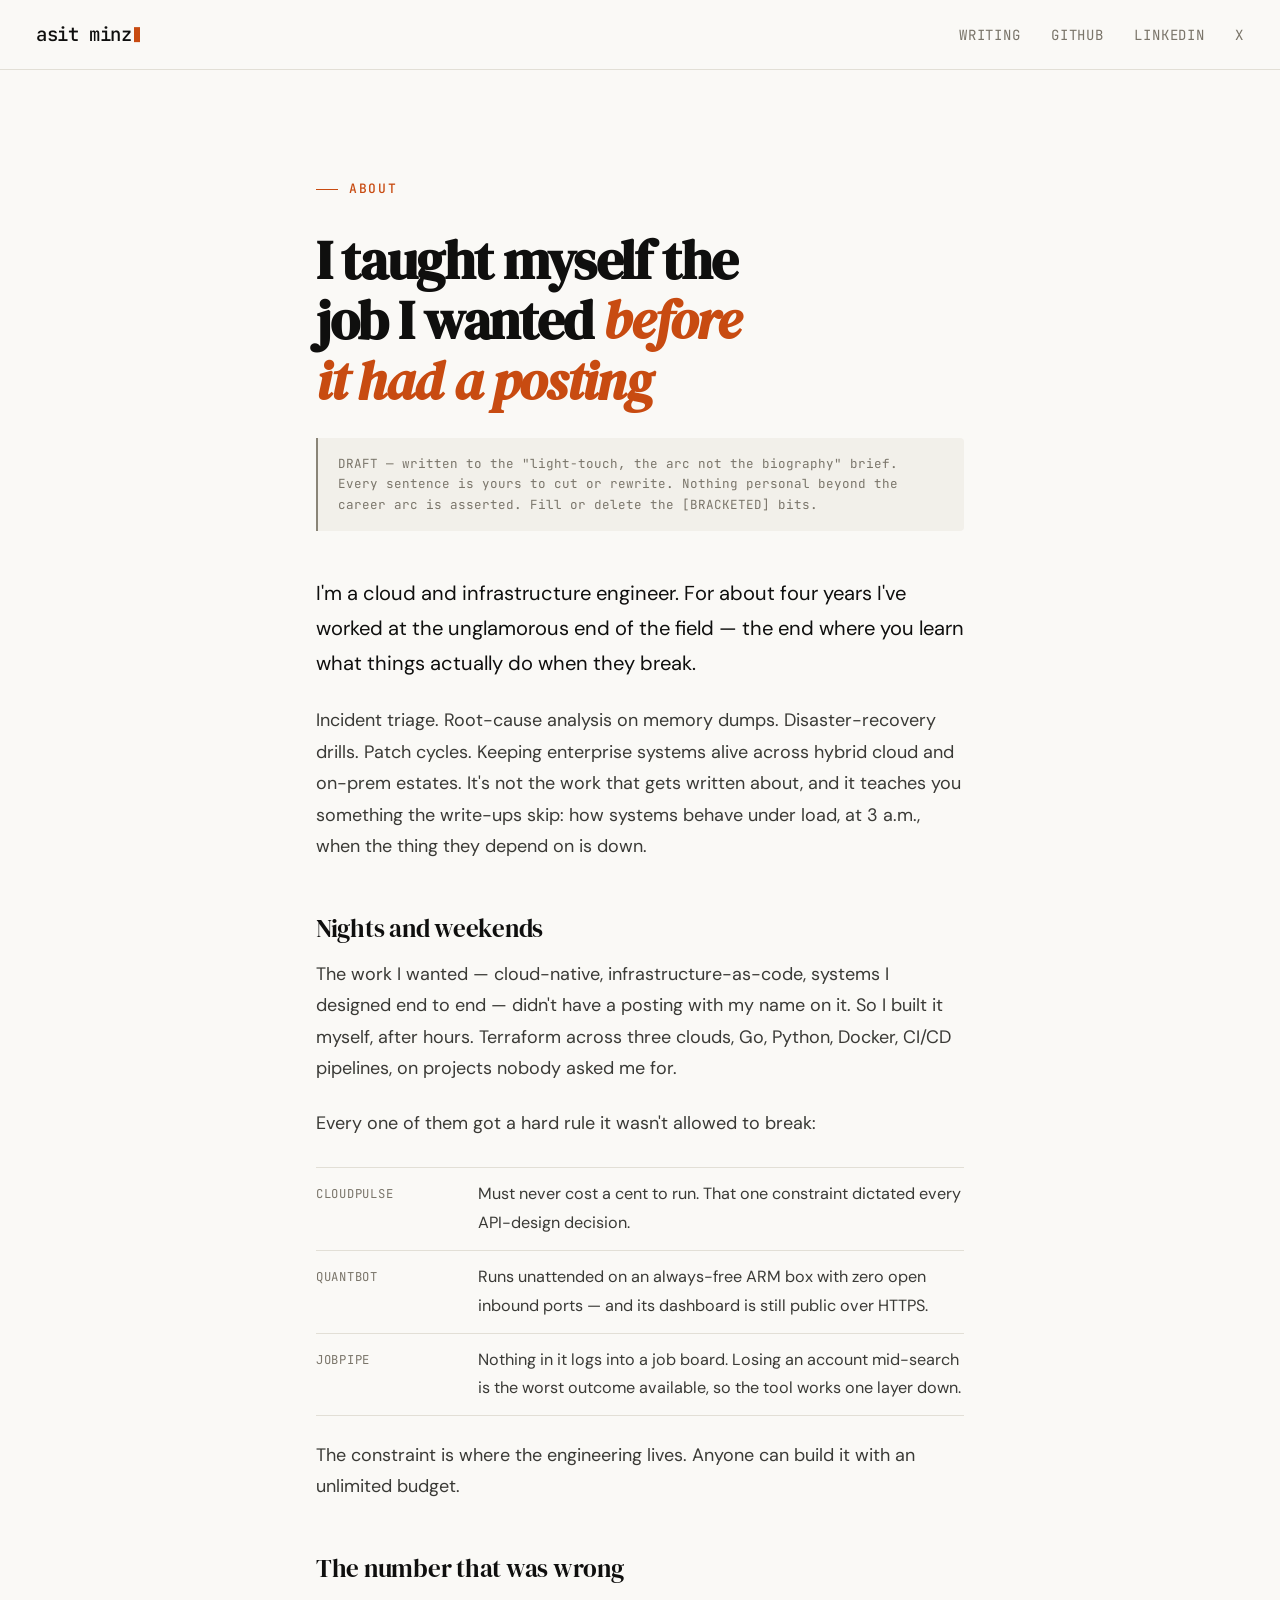
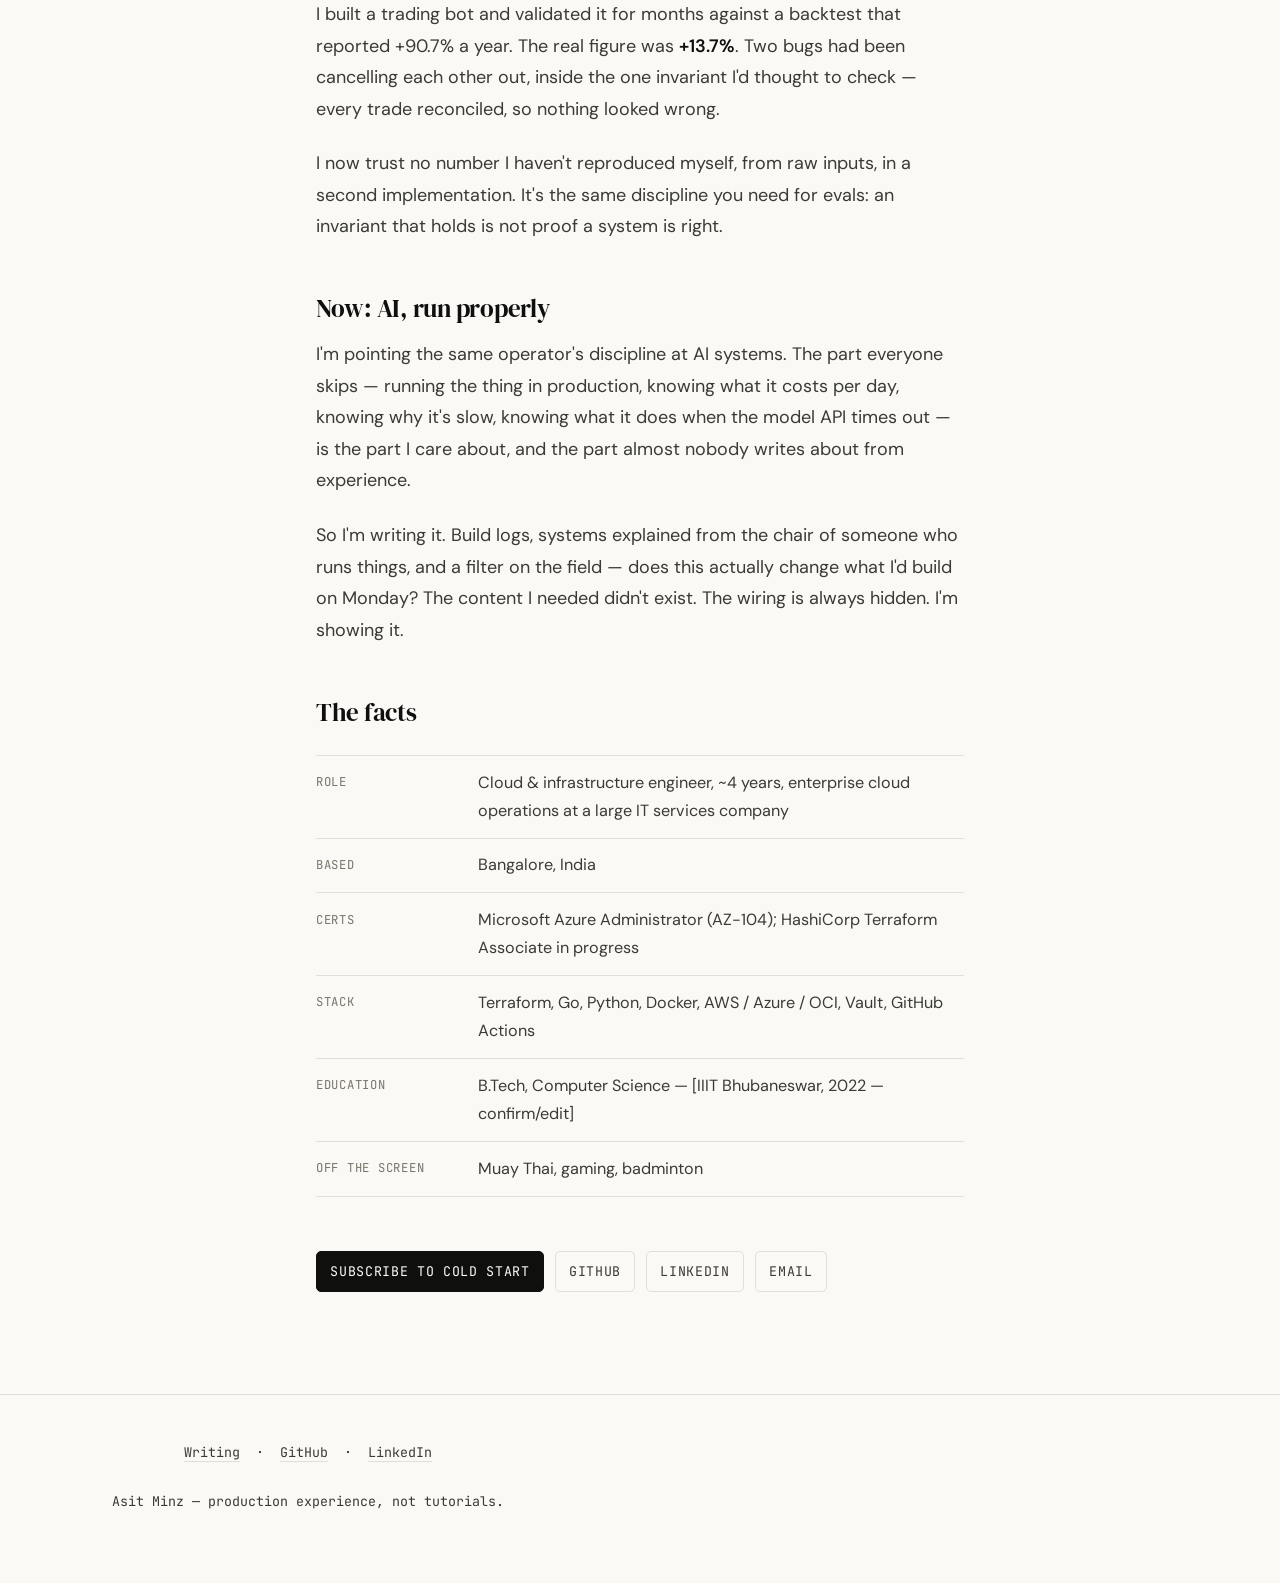
==== about/index.html @ b7c05a33 "rebrand: reposition blog as "building & explaining AI systems" Evolve the existing warm-editorial sy" ====
<!DOCTYPE html>
<html lang="en">
<head>
<meta charset="UTF-8">
<meta name="viewport" content="width=device-width, initial-scale=1.0">
<link rel="icon" type="image/svg+xml" href="/favicon.svg">
<title>About — Asit Minz</title>
<meta name="description" content="Cloud & infrastructure engineer building AI systems solo, under hard constraints, in public.">
<link rel="canonical" href="https://blogs.asitminz.com/about/">
<meta name="theme-color" content="#faf9f6">
<link rel="preconnect" href="https://fonts.googleapis.com">
<link rel="preconnect" href="https://fonts.gstatic.com" crossorigin>
<link href="https://fonts.googleapis.com/css2?family=DM+Serif+Display:ital@0;1&family=DM+Sans:ital,wght@0,300;0,400;0,500;0,600;1,300;1,400&family=JetBrains+Mono:wght@400;500&display=swap" rel="stylesheet">
<link rel="stylesheet" href="/assets/css/tokens.css">
<style>
  *, *::before, *::after { box-sizing: border-box; margin: 0; padding: 0; }
  html { font-size: 18px; scroll-behavior: smooth; }
  body { background: var(--bg); color: var(--ink); font-family: var(--font-sans); line-height: 1.75; -webkit-font-smoothing: antialiased; }
  a { color: var(--ember); text-decoration: none; }

  .site-header {
    border-bottom: 1px solid var(--rule); padding: 1rem 2rem;
    display: flex; justify-content: space-between; align-items: center;
    background: var(--bg); position: sticky; top: 0; z-index: 100;
  }
  .site-header .wordmark { font-size: 1.05rem; }
  .site-header .wordmark .caret { height: 0.78em; }
  .site-header nav a {
    color: var(--ink-muted); font-size: 0.78rem; margin-left: 1.4rem;
    letter-spacing: 0.06em; text-transform: uppercase; font-family: var(--font-mono);
  }
  .site-header nav a:hover { color: var(--ember); }

  .wrap { max-width: 720px; margin: 0 auto; padding: clamp(3.5rem, 8vw, 5.5rem) 2rem clamp(4rem, 8vw, 6rem); }
  .eyebrow { margin-bottom: 1.6rem; }
  h1 {
    font-family: var(--font-serif); font-size: clamp(2rem, 5vw, 3rem);
    line-height: 1.12; letter-spacing: -0.025em; margin-bottom: 1.5rem; text-wrap: balance;
  }
  h1 em { font-style: italic; color: var(--ember); }
  h2 {
    font-family: var(--font-serif); font-weight: 400; font-size: 1.4rem;
    letter-spacing: -0.01em; margin: 2.8rem 0 0.8rem; line-height: 1.25;
  }
  p { margin-bottom: 1.3rem; color: var(--ink-mid); max-width: var(--measure); }
  p strong { color: var(--ink); font-weight: 600; }
  .lead { font-size: 1.12rem; color: var(--ink); }

  .editnote {
    font-family: var(--font-mono); font-size: 0.7rem; line-height: 1.6;
    color: var(--ink-muted); background: var(--bg-sink);
    border-left: 2px solid var(--wire); padding: 0.9rem 1.1rem;
    margin: 0 0 2.5rem; border-radius: 0 4px 4px 0;
  }

  .facts { list-style: none; margin: 1.5rem 0 0; padding: 0; }
  .facts li {
    display: flex; gap: 1rem; padding: 0.7rem 0; border-top: 1px solid var(--rule);
    font-size: 0.9rem;
  }
  .facts li:last-child { border-bottom: 1px solid var(--rule); }
  .facts .k {
    font-family: var(--font-mono); font-size: 0.68rem; text-transform: uppercase;
    letter-spacing: 0.06em; color: var(--ink-muted); width: 8rem; flex-shrink: 0; padding-top: 0.2rem;
  }
  .facts .v { color: var(--ink-mid); }

  .cta-row { margin-top: 3rem; display: flex; gap: 0.6rem; flex-wrap: wrap; }
  .cta-row a {
    font-family: var(--font-mono); font-size: 0.74rem; text-transform: uppercase;
    letter-spacing: 0.05em; padding: 0.6em 1em; border: 1px solid var(--rule);
    border-radius: 5px; color: var(--ink-mid); transition: all 0.2s;
  }
  .cta-row a.primary { background: var(--ink); color: var(--bg); border-color: var(--ink); }
  .cta-row a:hover { border-color: var(--ember); color: var(--ember); }
  .cta-row a.primary:hover { opacity: 0.85; color: var(--bg); }

  .site-footer {
    border-top: 1px solid var(--rule); padding: 2.5rem 2rem; text-align: center;
    font-family: var(--font-mono); font-size: 0.74rem; color: var(--ink-muted); line-height: 1.9;
  }
  .site-footer a { color: var(--ink-mid); border-bottom: 1px solid var(--rule); }
</style>
</head>
<body>

<header class="site-header">
  <a class="wordmark" href="/">asit minz<span class="caret" aria-hidden="true"></span></a>
  <nav>
    <a href="/">Writing</a>
    <a href="https://github.com/Asit0007" target="_blank" rel="noopener">GitHub</a>
    <a href="https://linkedin.com/in/asitminz" target="_blank" rel="noopener">LinkedIn</a>
    <a href="https://x.com/asitminz" target="_blank" rel="noopener">X</a>
  </nav>
</header>

<main class="wrap">
  <span class="eyebrow">About</span>
  <h1>I taught myself the job I wanted <em>before it had a posting</em></h1>

  <div class="editnote">
    DRAFT &mdash; written to the "light-touch, the arc not the biography" brief. Every sentence is yours to cut or rewrite. Nothing personal beyond the career arc is asserted. Fill or delete the [BRACKETED] bits.
  </div>

  <p class="lead">I'm a cloud and infrastructure engineer. For about four years I've worked at the unglamorous end of the field &mdash; the end where you learn what things actually do when they break.</p>

  <p>Incident triage. Root-cause analysis on memory dumps. Disaster-recovery drills. Patch cycles. Keeping enterprise systems alive across hybrid cloud and on-prem estates. It's not the work that gets written about, and it teaches you something the write-ups skip: how systems behave under load, at 3 a.m., when the thing they depend on is down.</p>

  <h2>Nights and weekends</h2>
  <p>The work I wanted &mdash; cloud-native, infrastructure-as-code, systems I designed end to end &mdash; didn't have a posting with my name on it. So I built it myself, after hours. Terraform across three clouds, Go, Python, Docker, CI/CD pipelines, on projects nobody asked me for.</p>

  <p>Every one of them got a hard rule it wasn't allowed to break:</p>
  <ul class="facts">
    <li><span class="k">CloudPulse</span><span class="v">Must never cost a cent to run. That one constraint dictated every API-design decision.</span></li>
    <li><span class="k">QuantBot</span><span class="v">Runs unattended on an always-free ARM box with zero open inbound ports &mdash; and its dashboard is still public over HTTPS.</span></li>
    <li><span class="k">JobPipe</span><span class="v">Nothing in it logs into a job board. Losing an account mid-search is the worst outcome available, so the tool works one layer down.</span></li>
  </ul>
  <p style="margin-top:1.3rem">The constraint is where the engineering lives. Anyone can build it with an unlimited budget.</p>

  <h2>The number that was wrong</h2>
  <p>I built a trading bot and validated it for months against a backtest that reported +90.7% a year. The real figure was <strong>+13.7%</strong>. Two bugs had been cancelling each other out, inside the one invariant I'd thought to check &mdash; every trade reconciled, so nothing looked wrong.</p>
  <p>I now trust no number I haven't reproduced myself, from raw inputs, in a second implementation. It's the same discipline you need for evals: an invariant that holds is not proof a system is right.</p>

  <h2>Now: AI, run properly</h2>
  <p>I'm pointing the same operator's discipline at AI systems. The part everyone skips &mdash; running the thing in production, knowing what it costs per day, knowing why it's slow, knowing what it does when the model API times out &mdash; is the part I care about, and the part almost nobody writes about from experience.</p>
  <p>So I'm writing it. Build logs, systems explained from the chair of someone who runs things, and a filter on the field &mdash; does this actually change what I'd build on Monday? The content I needed didn't exist. The wiring is always hidden. I'm showing it.</p>

  <h2>The facts</h2>
  <ul class="facts">
    <li><span class="k">Role</span><span class="v">Cloud &amp; infrastructure engineer, ~4 years, enterprise cloud operations at a large IT services company</span></li>
    <li><span class="k">Based</span><span class="v">Bangalore, India</span></li>
    <li><span class="k">Certs</span><span class="v">Microsoft Azure Administrator (AZ-104); HashiCorp Terraform Associate in progress</span></li>
    <li><span class="k">Stack</span><span class="v">Terraform, Go, Python, Docker, AWS / Azure / OCI, Vault, GitHub Actions</span></li>
    <li><span class="k">Education</span><span class="v">B.Tech, Computer Science &mdash; [IIIT Bhubaneswar, 2022 — confirm/edit]</span></li>
    <li><span class="k">Off the screen</span><span class="v">Muay Thai, gaming, badminton</span></li>
  </ul>

  <div class="cta-row">
    <a class="primary" href="/#newsletter">Subscribe to Cold Start</a>
    <a href="https://github.com/Asit0007" target="_blank" rel="noopener">GitHub</a>
    <a href="https://linkedin.com/in/asitminz" target="_blank" rel="noopener">LinkedIn</a>
    <a href="mailto:asitminz007@gmail.com">Email</a>
  </div>
</main>

<footer class="site-footer">
  <p><a href="/">Writing</a> &nbsp;·&nbsp; <a href="https://github.com/Asit0007" target="_blank" rel="noopener">GitHub</a> &nbsp;·&nbsp; <a href="https://linkedin.com/in/asitminz" target="_blank" rel="noopener">LinkedIn</a></p>
  <p>Asit Minz &mdash; production experience, not tutorials.</p>
</footer>

</body>
</html>
---- assets/css/tokens.css ----
/* ============================================================
   Asit Minz — shared design tokens
   Evolved from the original blog system. Single source of truth
   for color + type. Companion: BRAND.md, and the Visual Identity Kit.
   ============================================================ */

:root {
  /* ink + ground */
  --ink:        #0f0f0e;
  --ink-mid:    #3a3a36;
  --ink-muted:  #7a756a;   /* warm-biased neutral — not a pure grey */
  --ink-faint:  #b5b1a6;
  --bg:         #faf9f6;   /* paper */
  --bg-card:    #ffffff;
  --bg-sink:    #f2f0ea;
  --bg-code:    #efece4;
  --rule:       #e2dfd6;

  /* the one accent */
  --ember:      #c84b11;
  --ember-soft: #f2ddd3;

  /* the one functional colour */
  --signal:     #1a6b4a;
  --signal-soft:#d8ede3;

  /* diagram / technical neutral */
  --wire:       #8a8578;

  /* legacy aliases kept so older inline styles still resolve */
  --accent:      var(--ember);
  --accent-soft: var(--ember-soft);
  --accent-2:      var(--signal);
  --accent-2-soft: var(--signal-soft);

  /* type */
  --font-serif: 'DM Serif Display', Georgia, 'Times New Roman', serif;
  --font-sans:  'DM Sans', system-ui, -apple-system, 'Segoe UI', sans-serif;
  --font-mono:  'JetBrains Mono', ui-monospace, 'SF Mono', Menlo, monospace;

  --measure: 68ch;
}

/* Warm-dark rendering for readers whose OS asks for it.
   The site is a light editorial publication by intent; this is a
   faithful dark counterpart, not an inversion. */
@media (prefers-color-scheme: dark) {
  :root {
    --ink:        #ece9e2;
    --ink-mid:    #b8b3a8;
    --ink-muted:  #8b8578;
    --ink-faint:  #5c5850;
    --bg:         #141310;   /* warm near-black, never #000 */
    --bg-card:    #1e1c18;
    --bg-sink:    #100f0c;
    --bg-code:    #201d18;
    --rule:       #332f28;
    --ember:      #e0602a;
    --ember-soft: #3a231a;
    --signal:     #3fae82;
    --signal-soft:#17332a;
    --wire:       #6f6a5e;
  }
}

/* ---- shared components -------------------------------------- */

.wordmark {
  font-family: var(--font-mono);
  font-weight: 500;
  letter-spacing: -0.02em;
  color: var(--ink);
  text-decoration: none;
  display: inline-flex;
  align-items: baseline;
  white-space: nowrap;
}
.wordmark .caret {
  display: inline-block;
  width: 0.5ch;
  height: 0.8em;
  background: var(--ember);
  margin-left: 0.14em;
  translate: 0 0.06em;
  animation: am-blink 1.06s steps(1) infinite;
}
@keyframes am-blink { 0%,50% { opacity: 1; } 50.01%,100% { opacity: 0; } }
@media (prefers-reduced-motion: reduce) { .wordmark .caret { animation: none; } }

/* mono eyebrow: short rule + uppercase ember label */
.eyebrow {
  font-family: var(--font-mono);
  font-size: 0.72rem;
  font-weight: 500;
  letter-spacing: 0.14em;
  text-transform: uppercase;
  color: var(--ember);
  display: inline-flex;
  align-items: center;
  gap: 0.6rem;
}
.eyebrow::before { content: ""; width: 22px; height: 1px; background: var(--ember); }
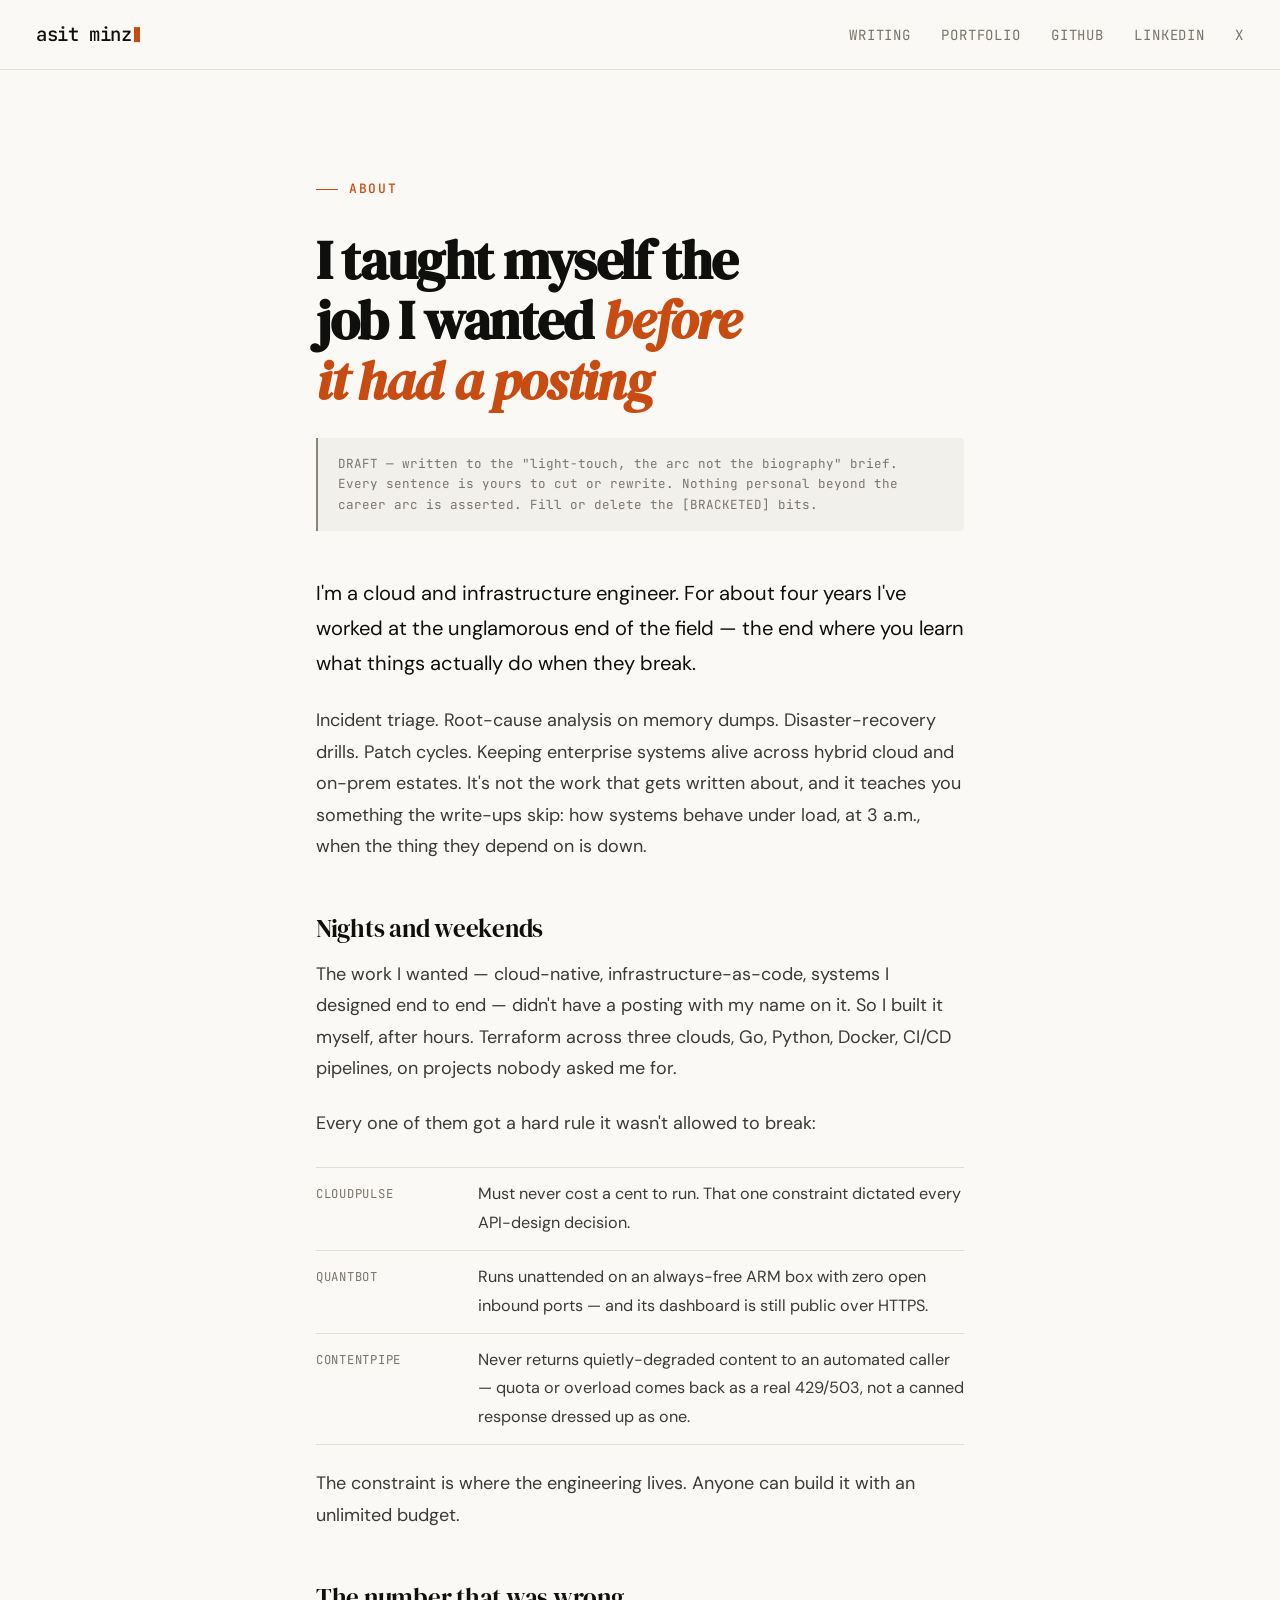
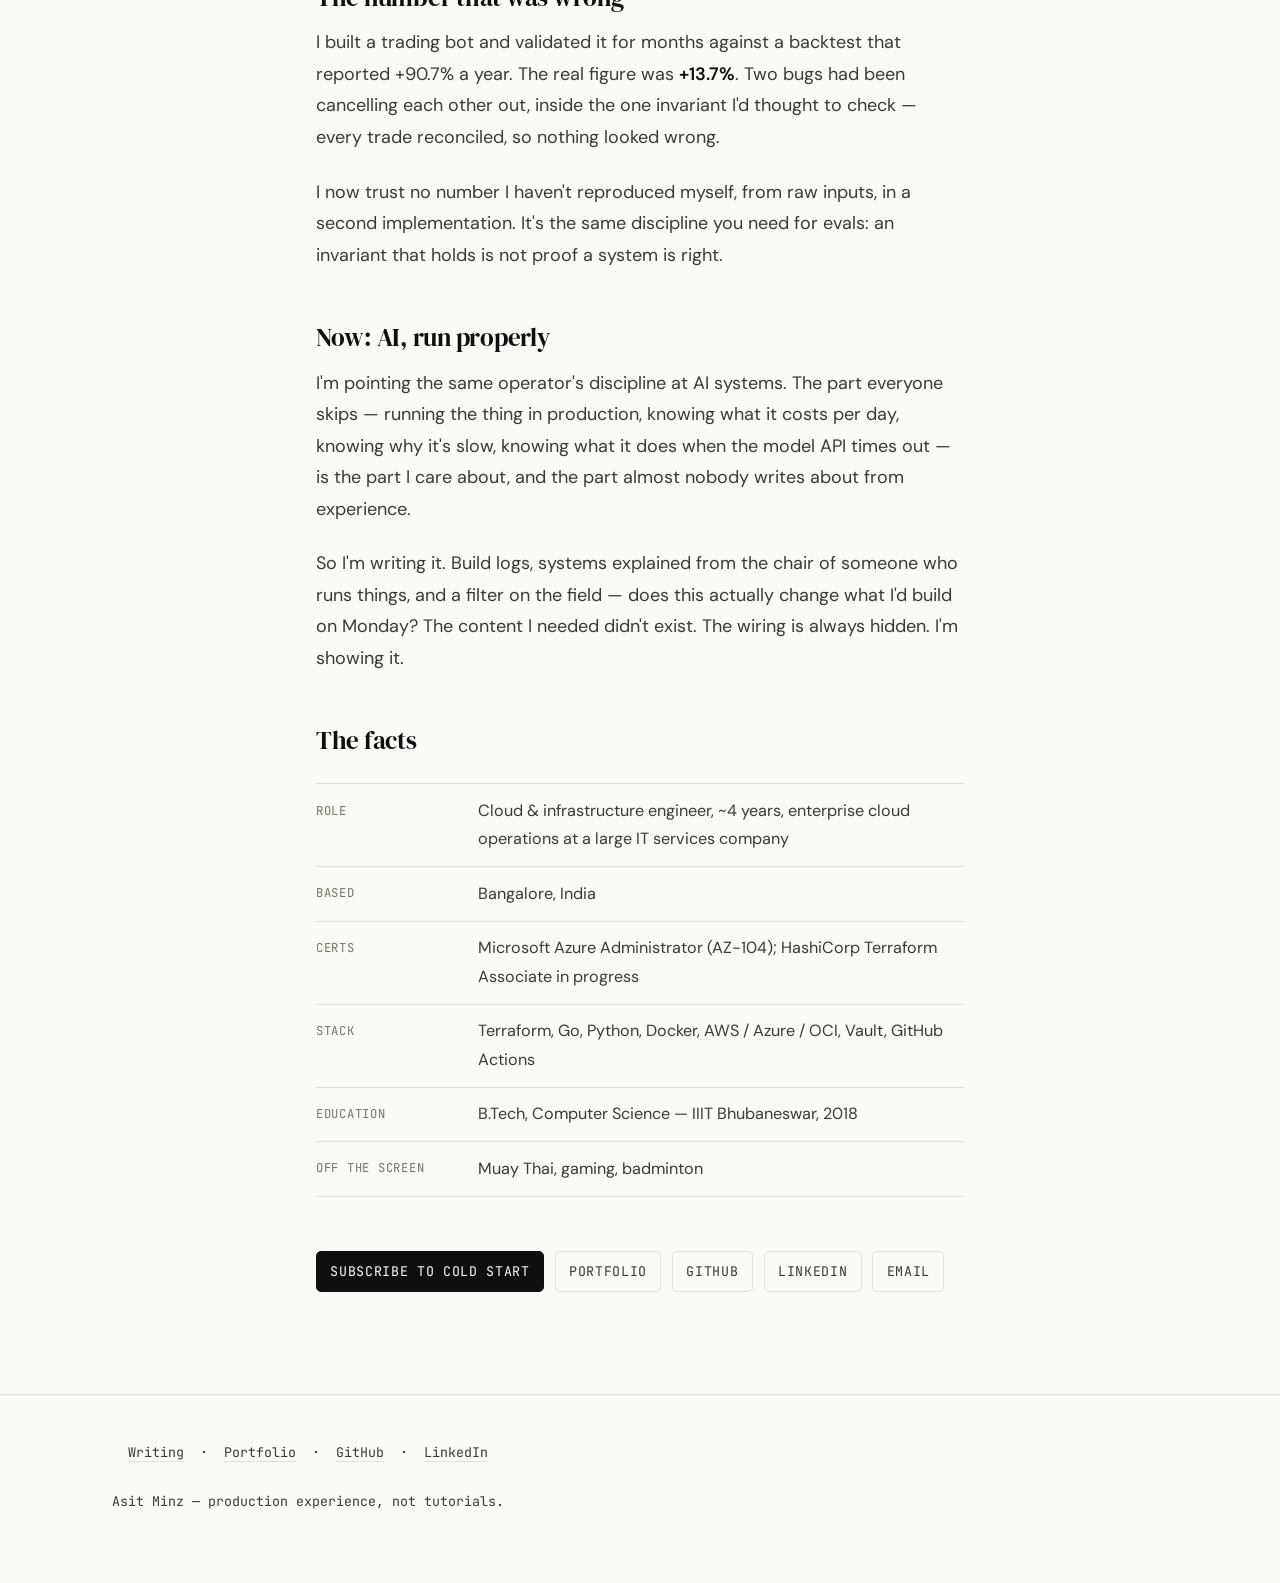
==== commit 17e7f905: "chore: cross-link GitHub profile and portfolio from nav/footer Add asitminz.com Portfolio links to i" ====
--- a/about/index.html
+++ b/about/index.html
@@ -88,6 +88,7 @@
   <a class="wordmark" href="/">asit minz<span class="caret" aria-hidden="true"></span></a>
   <nav>
     <a href="/">Writing</a>
+    <a href="https://asitminz.com" target="_blank" rel="noopener">Portfolio</a>
     <a href="https://github.com/Asit0007" target="_blank" rel="noopener">GitHub</a>
     <a href="https://linkedin.com/in/asitminz" target="_blank" rel="noopener">LinkedIn</a>
     <a href="https://x.com/asitminz" target="_blank" rel="noopener">X</a>
@@ -113,7 +114,7 @@
   <ul class="facts">
     <li><span class="k">CloudPulse</span><span class="v">Must never cost a cent to run. That one constraint dictated every API-design decision.</span></li>
     <li><span class="k">QuantBot</span><span class="v">Runs unattended on an always-free ARM box with zero open inbound ports &mdash; and its dashboard is still public over HTTPS.</span></li>
-    <li><span class="k">JobPipe</span><span class="v">Nothing in it logs into a job board. Losing an account mid-search is the worst outcome available, so the tool works one layer down.</span></li>
+    <li><span class="k">ContentPipe</span><span class="v">Never returns quietly-degraded content to an automated caller &mdash; quota or overload comes back as a real 429/503, not a canned response dressed up as one.</span></li>
   </ul>
   <p style="margin-top:1.3rem">The constraint is where the engineering lives. Anyone can build it with an unlimited budget.</p>
 
@@ -131,12 +132,13 @@
     <li><span class="k">Based</span><span class="v">Bangalore, India</span></li>
     <li><span class="k">Certs</span><span class="v">Microsoft Azure Administrator (AZ-104); HashiCorp Terraform Associate in progress</span></li>
     <li><span class="k">Stack</span><span class="v">Terraform, Go, Python, Docker, AWS / Azure / OCI, Vault, GitHub Actions</span></li>
-    <li><span class="k">Education</span><span class="v">B.Tech, Computer Science &mdash; [IIIT Bhubaneswar, 2022 — confirm/edit]</span></li>
+    <li><span class="k">Education</span><span class="v">B.Tech, Computer Science &mdash; IIIT Bhubaneswar, 2018</span></li>
     <li><span class="k">Off the screen</span><span class="v">Muay Thai, gaming, badminton</span></li>
   </ul>
 
   <div class="cta-row">
     <a class="primary" href="/#newsletter">Subscribe to Cold Start</a>
+    <a href="https://asitminz.com" target="_blank" rel="noopener">Portfolio</a>
     <a href="https://github.com/Asit0007" target="_blank" rel="noopener">GitHub</a>
     <a href="https://linkedin.com/in/asitminz" target="_blank" rel="noopener">LinkedIn</a>
     <a href="mailto:asitminz007@gmail.com">Email</a>
@@ -144,7 +146,7 @@
 </main>
 
 <footer class="site-footer">
-  <p><a href="/">Writing</a> &nbsp;·&nbsp; <a href="https://github.com/Asit0007" target="_blank" rel="noopener">GitHub</a> &nbsp;·&nbsp; <a href="https://linkedin.com/in/asitminz" target="_blank" rel="noopener">LinkedIn</a></p>
+  <p><a href="/">Writing</a> &nbsp;·&nbsp; <a href="https://asitminz.com" target="_blank" rel="noopener">Portfolio</a> &nbsp;·&nbsp; <a href="https://github.com/Asit0007" target="_blank" rel="noopener">GitHub</a> &nbsp;·&nbsp; <a href="https://linkedin.com/in/asitminz" target="_blank" rel="noopener">LinkedIn</a></p>
   <p>Asit Minz &mdash; production experience, not tutorials.</p>
 </footer>
 
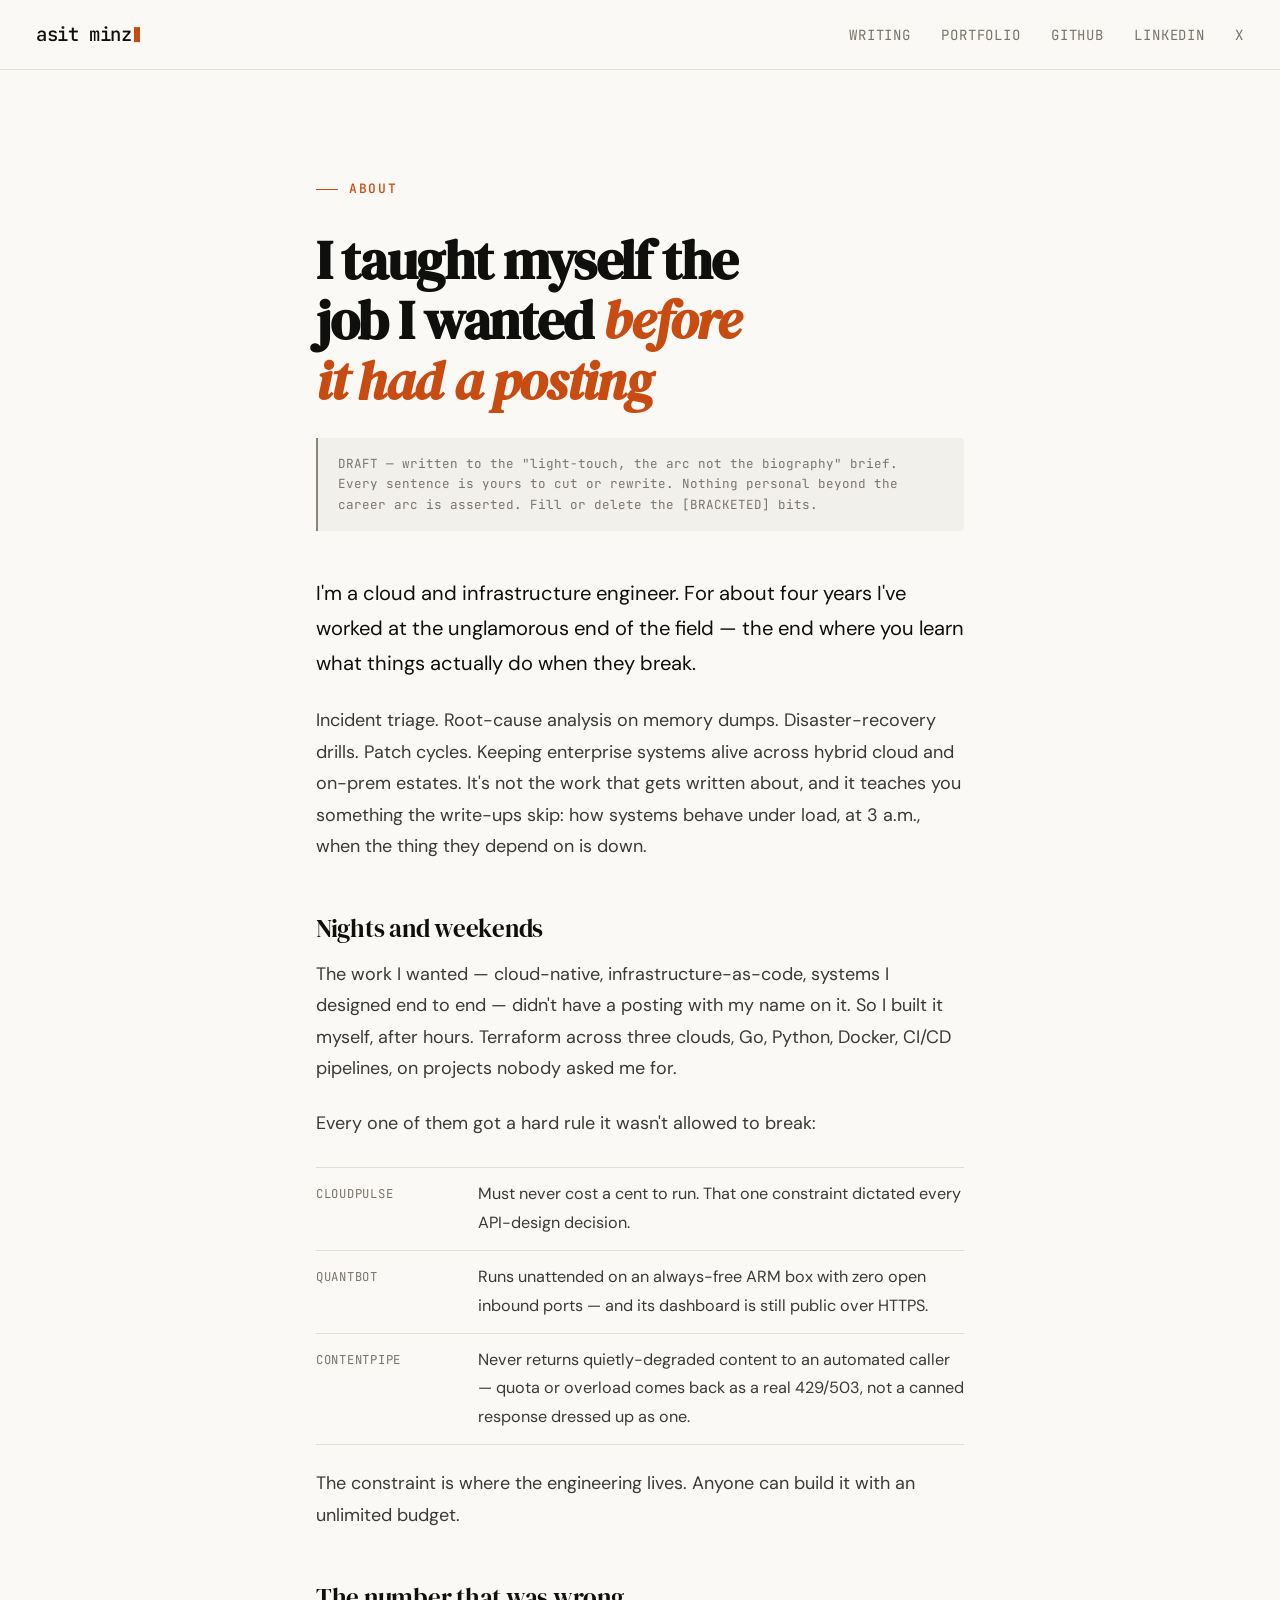
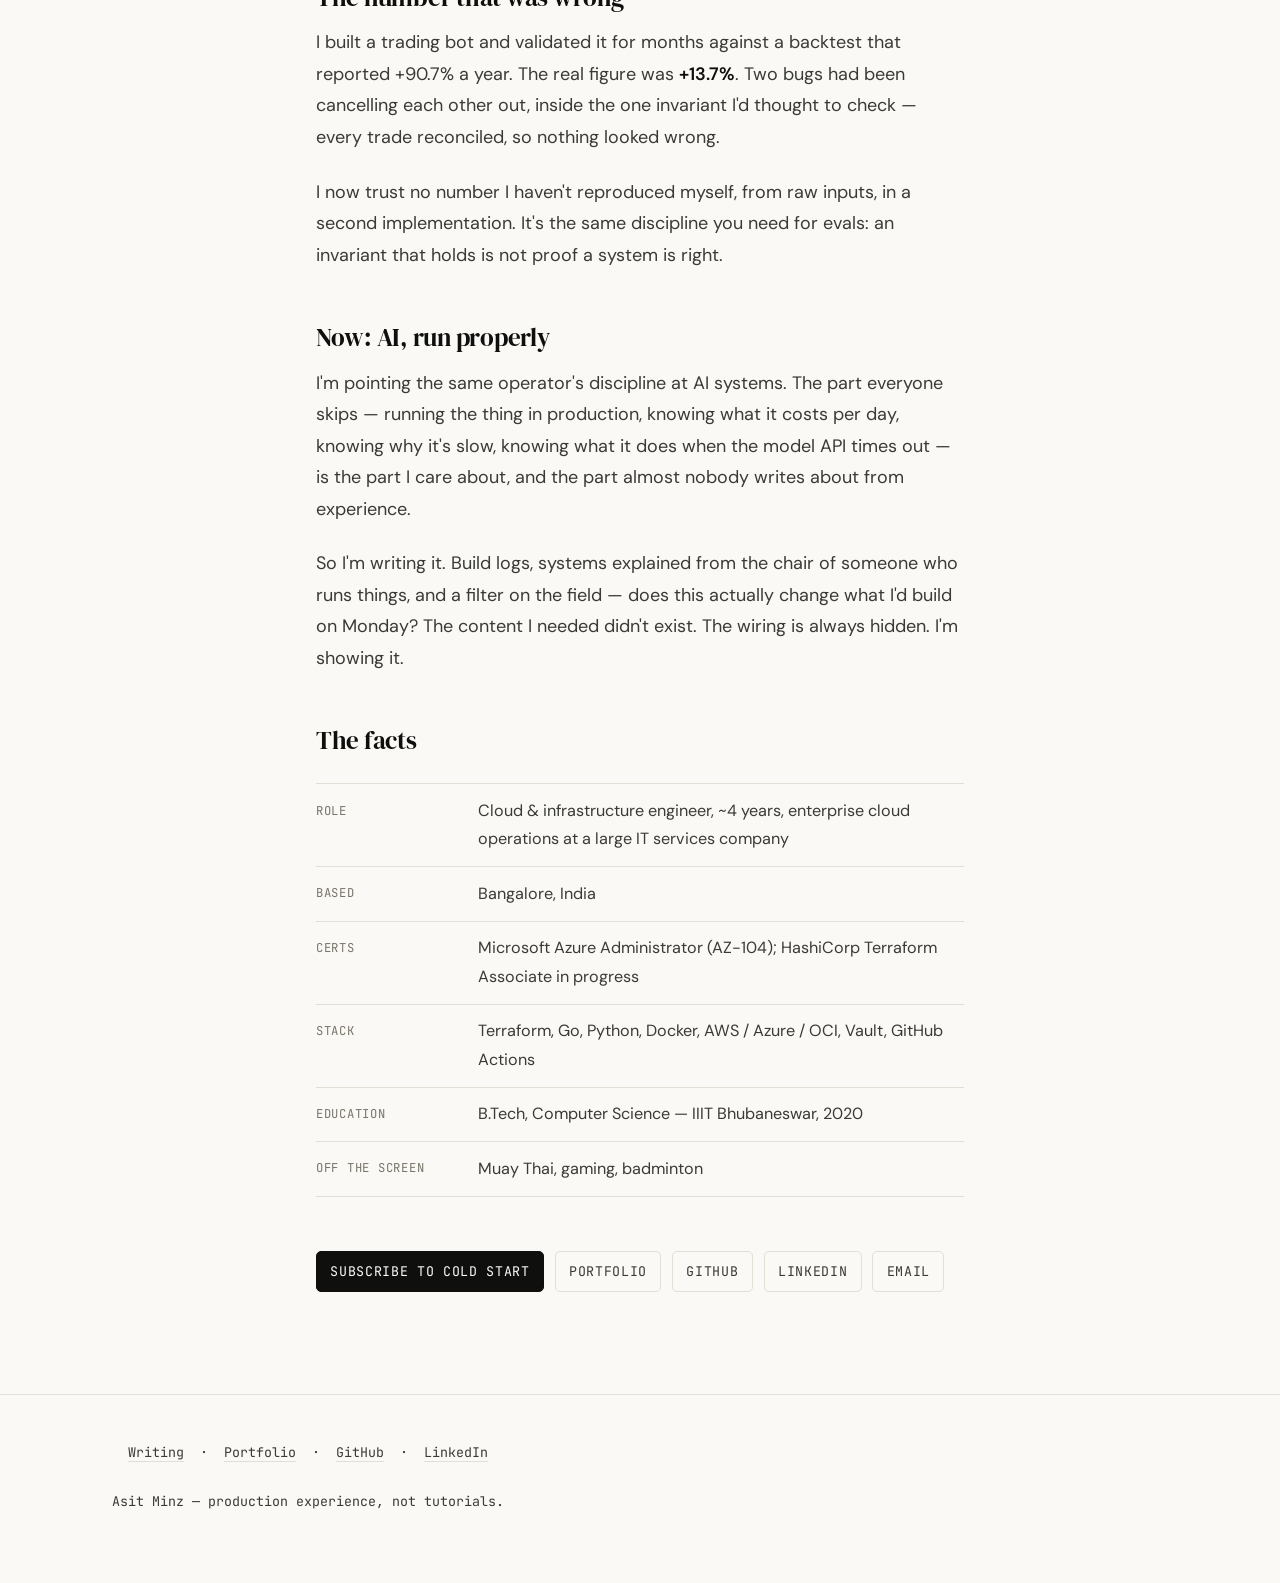
==== commit 70677cfb: "About: graduation year is 2020, not 2018 The owner confirmed 2020 ("on paper my graduation year is 2" ====
--- a/about/index.html
+++ b/about/index.html
@@ -4,8 +4,8 @@
 <meta charset="UTF-8">
 <meta name="viewport" content="width=device-width, initial-scale=1.0">
 <link rel="icon" type="image/svg+xml" href="/favicon.svg">
-<title>About — Asit Minz</title>
-<meta name="description" content="Cloud & infrastructure engineer building AI systems solo, under hard constraints, in public.">
+<title>About Asit Minz — Cloud engineer building AI systems</title>
+<meta name="description" content="Four years running enterprise cloud ops, now building AI systems solo under hard constraints and writing down what happens. The story and the work.">
 <link rel="canonical" href="https://blogs.asitminz.com/about/">
 <meta name="theme-color" content="#faf9f6">
 <link rel="preconnect" href="https://fonts.googleapis.com">
@@ -132,7 +132,7 @@
     <li><span class="k">Based</span><span class="v">Bangalore, India</span></li>
     <li><span class="k">Certs</span><span class="v">Microsoft Azure Administrator (AZ-104); HashiCorp Terraform Associate in progress</span></li>
     <li><span class="k">Stack</span><span class="v">Terraform, Go, Python, Docker, AWS / Azure / OCI, Vault, GitHub Actions</span></li>
-    <li><span class="k">Education</span><span class="v">B.Tech, Computer Science &mdash; IIIT Bhubaneswar, 2018</span></li>
+    <li><span class="k">Education</span><span class="v">B.Tech, Computer Science &mdash; IIIT Bhubaneswar, 2020</span></li>
     <li><span class="k">Off the screen</span><span class="v">Muay Thai, gaming, badminton</span></li>
   </ul>
 
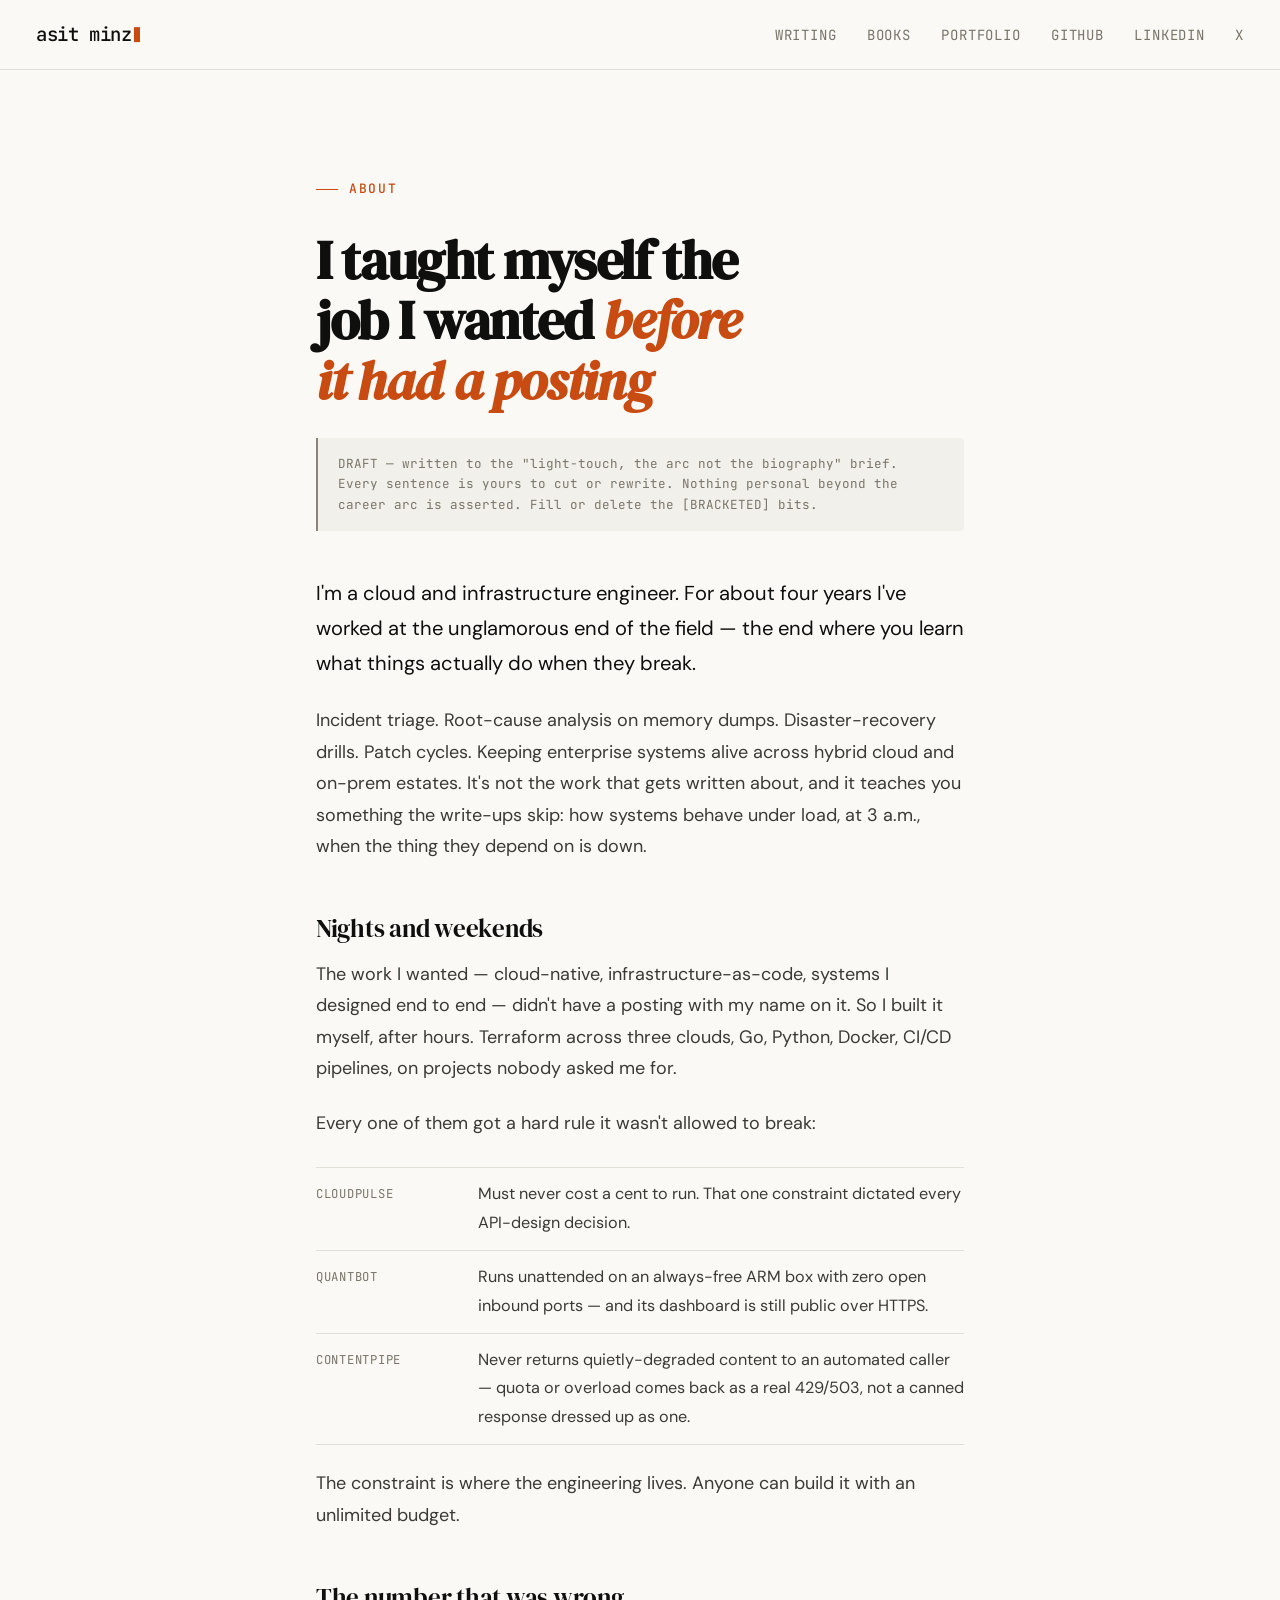
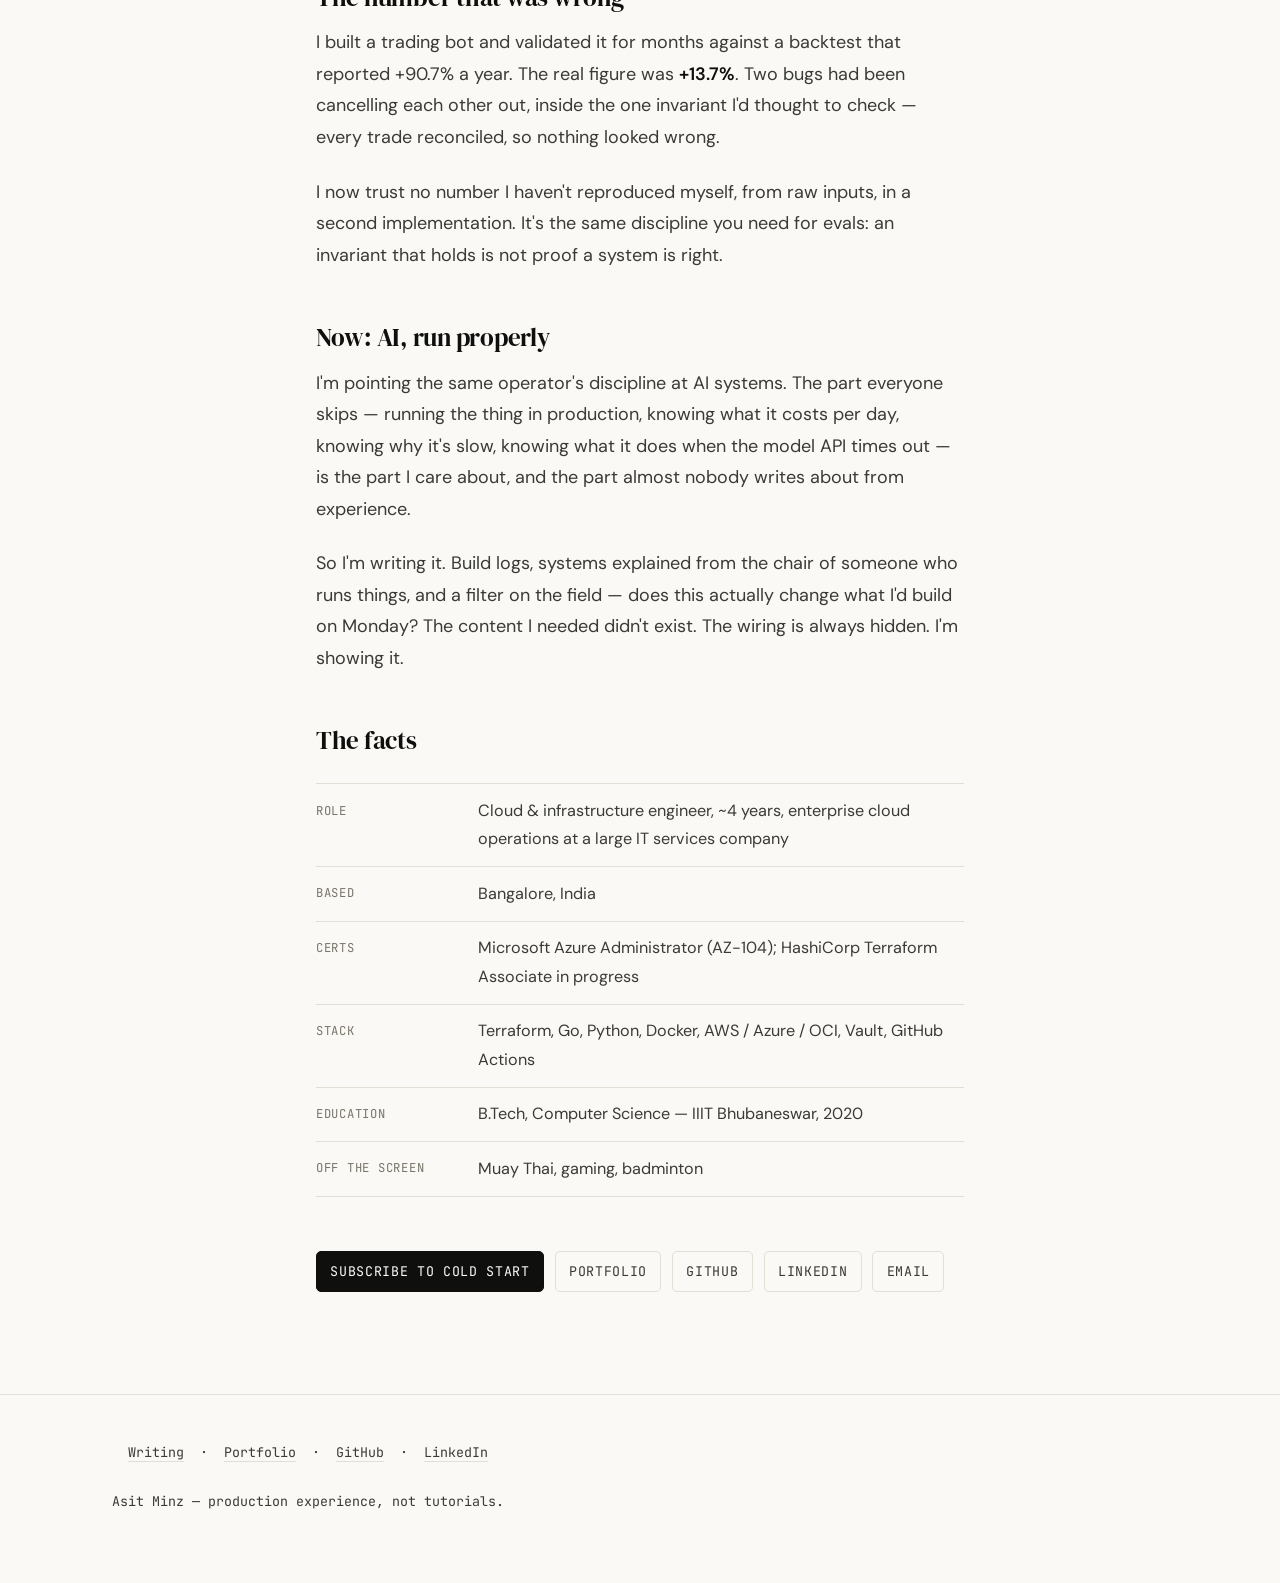
==== commit 668131ce: "Add /books/: Tilly Tracewell's Start at the Dot! workbooks for parents An Apple-style product page (" ====
--- a/about/index.html
+++ b/about/index.html
@@ -88,6 +88,7 @@
   <a class="wordmark" href="/">asit minz<span class="caret" aria-hidden="true"></span></a>
   <nav>
     <a href="/">Writing</a>
+    <a href="/books/">Books</a>
     <a href="https://asitminz.com" target="_blank" rel="noopener">Portfolio</a>
     <a href="https://github.com/Asit0007" target="_blank" rel="noopener">GitHub</a>
     <a href="https://linkedin.com/in/asitminz" target="_blank" rel="noopener">LinkedIn</a>
